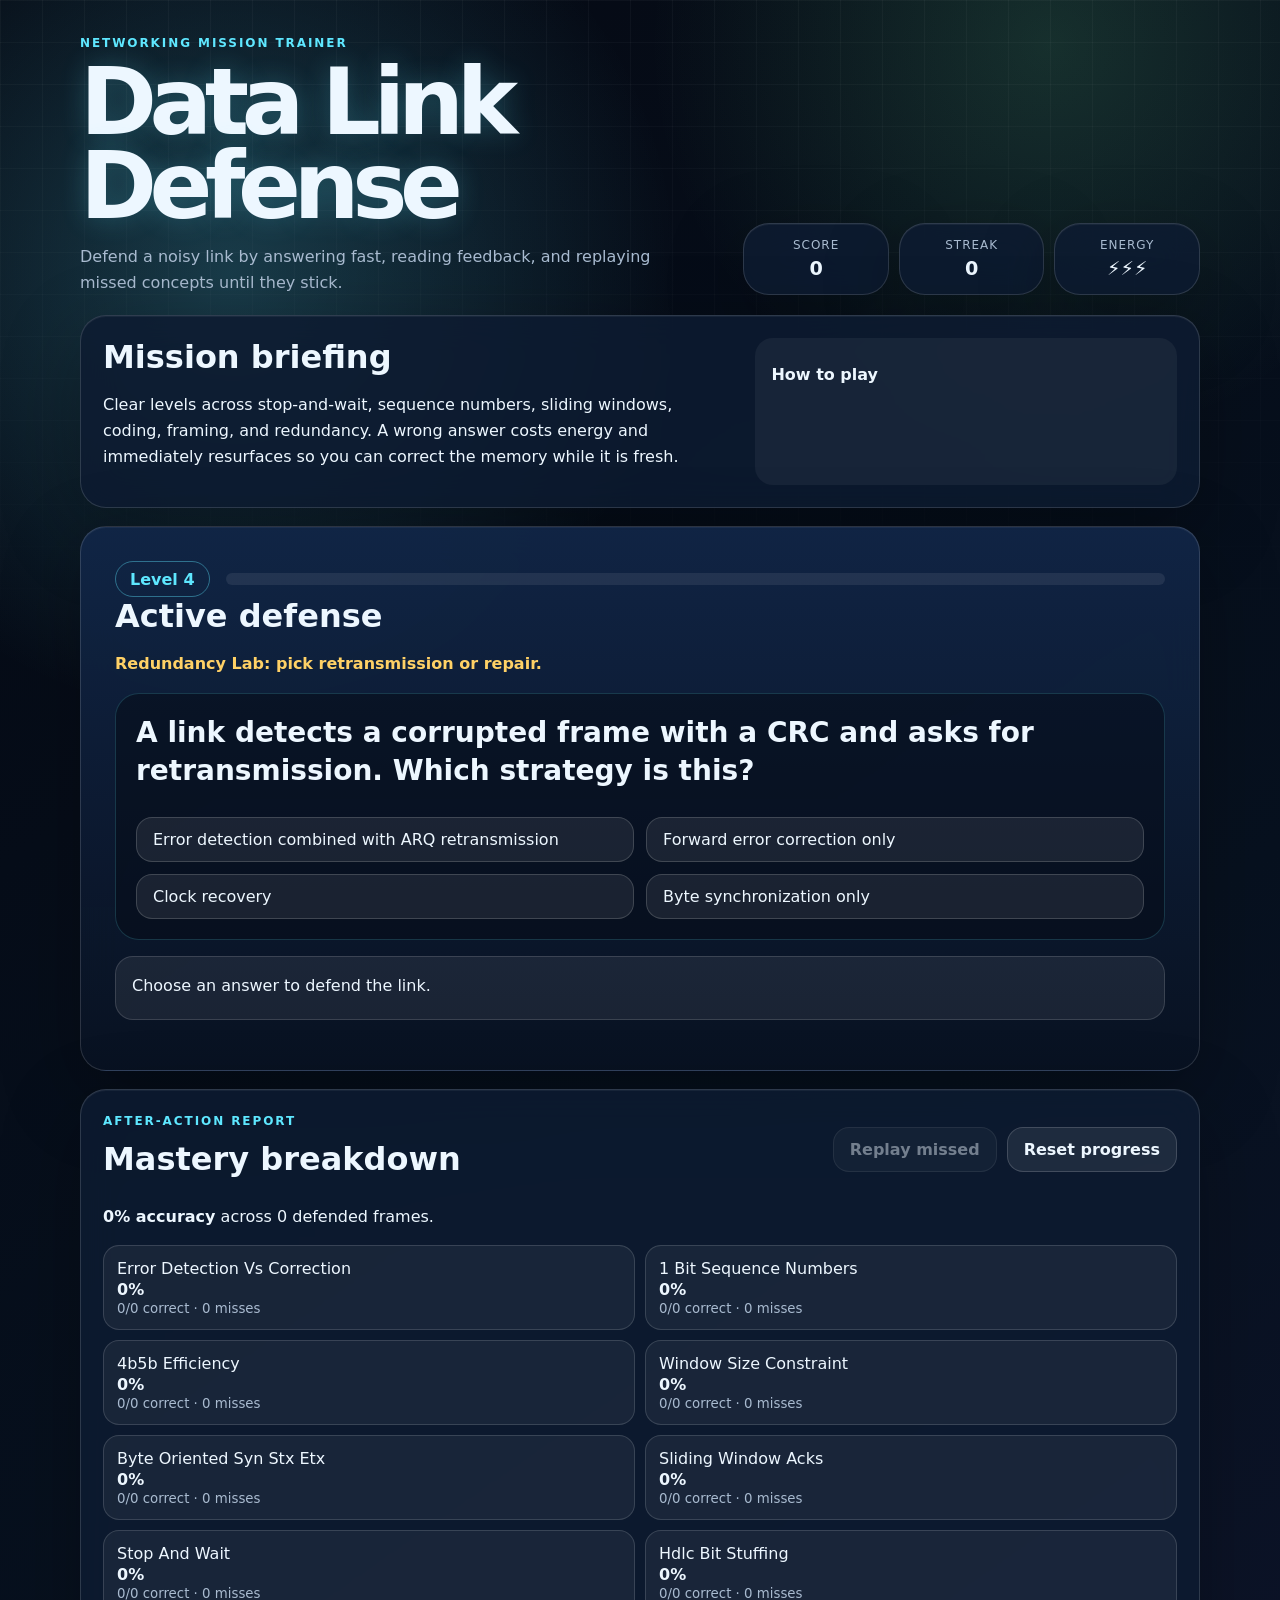
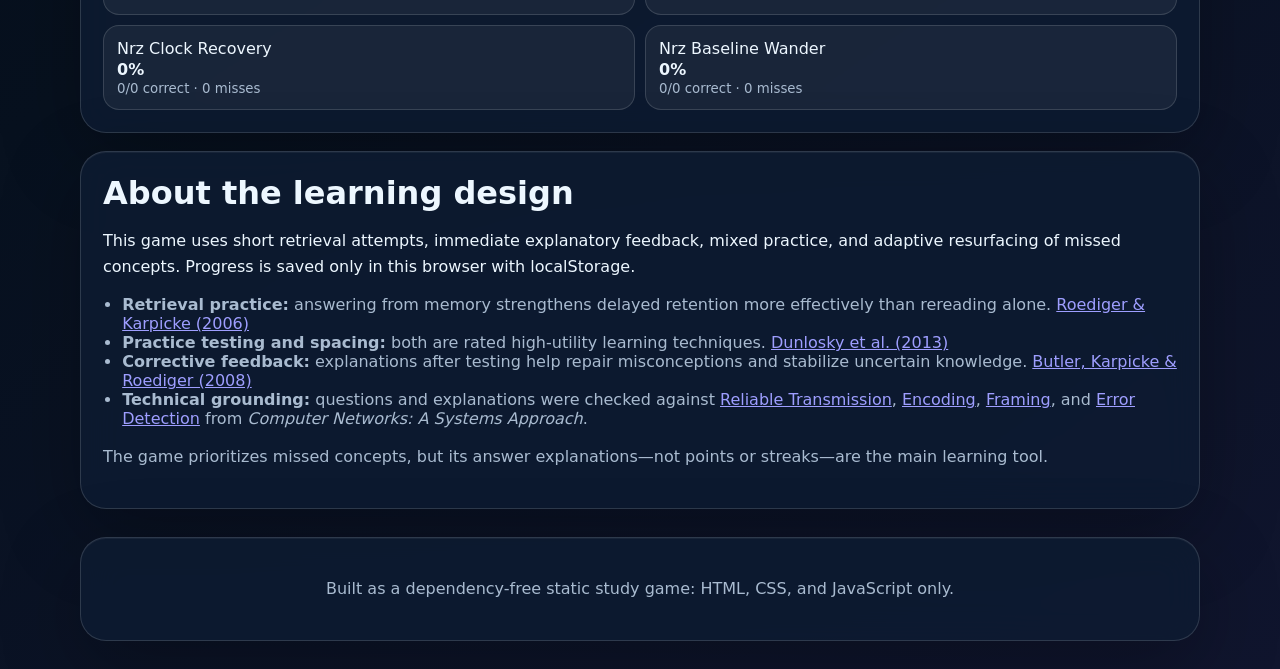
==== index.html @ 4776cd20 "Build research-backed Data Link Defense study game" ====
<!doctype html>
<html lang="en">
<head>
  <meta charset="utf-8">
  <meta name="viewport" content="width=device-width, initial-scale=1">
  <title>Data Link Defense</title>
  <meta name="description" content="A mobile-friendly data-link-layer study game for networking quiz practice.">
  <link rel="stylesheet" href="styles.css">
</head>
<body>
  <header class="hero">
    <div>
      <p class="eyebrow">Networking mission trainer</p>
      <h1>Data Link Defense</h1>
      <p class="tagline">Defend a noisy link by answering fast, reading feedback, and replaying missed concepts until they stick.</p>
    </div>
    <div class="hud" aria-label="Game status">
      <div><span>Score</span><strong id="score">0</strong></div>
      <div><span>Streak</span><strong id="streak">0</strong></div>
      <div><span>Energy</span><strong id="energy" aria-label="energy meter">⚡⚡⚡</strong></div>
    </div>
  </header>

  <main>
    <section class="briefing" aria-labelledby="briefing-title">
      <div>
        <h2 id="briefing-title">Mission briefing</h2>
        <p>Clear levels across stop-and-wait, sequence numbers, sliding windows, coding, framing, and redundancy. A wrong answer costs energy and immediately resurfaces so you can correct the memory while it is fresh.</p>
      </div>
      <details id="instructions">
        <summary>How to play</summary>
        <ul>
          <li>Answer each mission prompt. Some are multiple choice, true/false, numeric, or tap-in-order.</li>
          <li>Read the explanation after every response; that feedback is part of the study loop.</li>
          <li>Use Replay missed after a run to drill only concepts that leaked through your shield.</li>
        </ul>
      </details>
    </section>

    <section class="arena" aria-labelledby="arena-title">
      <div class="arena-topline">
        <span id="level-label" class="level-pill">Level 1</span>
        <div class="progress" aria-label="mission progress"><span id="progress-fill"></span></div>
      </div>
      <h2 id="arena-title">Active defense</h2>
      <p id="mission-text" class="mission-text">Loading mission…</p>
      <article class="question-card" aria-labelledby="prompt">
        <p id="prompt" class="prompt">Loading question…</p>
        <div id="answer-options" class="answers" role="group" aria-label="Answer options"></div>
      </article>
      <p id="feedback" class="feedback" aria-live="polite">Choose an answer to defend the link.</p>
      <button id="next-button" type="button" class="primary" hidden>Next mission</button>
    </section>

    <section class="mastery" aria-labelledby="mastery-title">
      <div class="section-heading">
        <div>
          <p class="eyebrow">After-action report</p>
          <h2 id="mastery-title">Mastery breakdown</h2>
        </div>
        <div class="actions">
          <button id="replay-missed" type="button" disabled>Replay missed</button>
          <button id="reset-progress" type="button">Reset progress</button>
        </div>
      </div>
      <div id="mastery-report" class="report" aria-live="polite"></div>
    </section>

    <section class="learning-design" aria-labelledby="learning-title">
      <h2 id="learning-title">About the learning design</h2>
      <p>This game uses short retrieval attempts, immediate explanatory feedback, mixed practice, and adaptive resurfacing of missed concepts. Progress is saved only in this browser with localStorage.</p>
      <ul>
        <li><strong>Retrieval practice:</strong> answering from memory strengthens delayed retention more effectively than rereading alone. <a href="https://learninglab.psych.purdue.edu/downloads/2006/2006_Roediger_Karpicke_PsychSci.pdf" target="_blank" rel="noopener">Roediger &amp; Karpicke (2006)</a></li>
        <li><strong>Practice testing and spacing:</strong> both are rated high-utility learning techniques. <a href="https://doi.org/10.1177/1529100612453266" target="_blank" rel="noopener">Dunlosky et al. (2013)</a></li>
        <li><strong>Corrective feedback:</strong> explanations after testing help repair misconceptions and stabilize uncertain knowledge. <a href="https://learninglab.psych.purdue.edu/downloads/2008/2008_Butler_Karpicke_Roediger_JEPLMC.pdf" target="_blank" rel="noopener">Butler, Karpicke &amp; Roediger (2008)</a></li>
        <li><strong>Technical grounding:</strong> questions and explanations were checked against <a href="https://book.systemsapproach.org/direct/reliable.html" target="_blank" rel="noopener">Reliable Transmission</a>, <a href="https://book.systemsapproach.org/direct/encoding.html" target="_blank" rel="noopener">Encoding</a>, <a href="https://book.systemsapproach.org/direct/framing.html" target="_blank" rel="noopener">Framing</a>, and <a href="https://book.systemsapproach.org/direct/error.html" target="_blank" rel="noopener">Error Detection</a> from <em>Computer Networks: A Systems Approach</em>.</li>
      </ul>
      <p class="microcopy">The game prioritizes missed concepts, but its answer explanations—not points or streaks—are the main learning tool.</p>
    </section>
  </main>

  <footer>
    <p>Built as a dependency-free static study game: HTML, CSS, and JavaScript only.</p>
  </footer>
  <script src="app.js"></script>
</body>
</html>
---- styles.css ----
:root {
  color-scheme: dark;
  --bg: #07111f;
  --panel: rgba(13, 27, 49, 0.86);
  --panel-strong: rgba(21, 39, 72, 0.96);
  --text: #edf7ff;
  --muted: #a9bbd0;
  --cyan: #5ee7ff;
  --green: #74f7a4;
  --red: #ff7c91;
  --gold: #ffd166;
  --line: rgba(255,255,255,0.14);
  font-family: Inter, ui-sans-serif, system-ui, -apple-system, BlinkMacSystemFont, "Segoe UI", sans-serif;
}

* { box-sizing: border-box; }

body {
  margin: 0;
  min-height: 100vh;
  color: var(--text);
  background:
    radial-gradient(circle at 18% 12%, rgba(94, 231, 255, 0.22), transparent 28rem),
    radial-gradient(circle at 82% 2%, rgba(116, 247, 164, 0.15), transparent 25rem),
    linear-gradient(145deg, #050913 0%, var(--bg) 55%, #10152e 100%);
}

body::before {
  content: "";
  position: fixed;
  inset: 0;
  pointer-events: none;
  background-image: linear-gradient(rgba(255,255,255,0.035) 1px, transparent 1px), linear-gradient(90deg, rgba(255,255,255,0.035) 1px, transparent 1px);
  background-size: 42px 42px;
  mask-image: linear-gradient(to bottom, black, transparent 80%);
}

.hero, main, footer { width: min(1120px, calc(100% - 32px)); margin-inline: auto; }
.hero { display: grid; grid-template-columns: 1.4fr 1fr; gap: 24px; align-items: end; padding: 34px 0 20px; }
h1 { font-size: clamp(2.4rem, 9vw, 5.8rem); line-height: 0.9; margin: 0; letter-spacing: -0.08em; text-shadow: 0 0 28px rgba(94,231,255,0.24); }
h2 { margin: 0 0 10px; font-size: clamp(1.25rem, 3vw, 2rem); }
p { line-height: 1.6; }
.tagline { color: var(--muted); max-width: 62ch; margin-bottom: 0; }
.eyebrow { color: var(--cyan); text-transform: uppercase; letter-spacing: 0.16em; font-weight: 800; font-size: 0.75rem; margin: 0 0 8px; }

.hud { display: grid; grid-template-columns: repeat(3, 1fr); gap: 10px; }
.hud div, .briefing, .arena, .mastery, .learning-design, footer {
  border: 1px solid var(--line);
  background: var(--panel);
  box-shadow: 0 24px 80px rgba(0,0,0,0.28), inset 0 1px 0 rgba(255,255,255,0.05);
  backdrop-filter: blur(18px);
  border-radius: 26px;
}
.hud div { padding: 14px; text-align: center; }
.hud span { display: block; color: var(--muted); font-size: 0.75rem; text-transform: uppercase; letter-spacing: 0.08em; }
.hud strong { display: block; margin-top: 5px; font-size: 1.2rem; }

main { display: grid; gap: 18px; padding-bottom: 28px; }
.briefing { display: grid; grid-template-columns: 1.2fr 0.8fr; gap: 20px; padding: 22px; }
details { background: rgba(255,255,255,0.05); padding: 14px 16px; border-radius: 18px; }
summary { cursor: pointer; font-weight: 800; min-height: 44px; display: flex; align-items: center; }

.arena { padding: clamp(20px, 4vw, 34px); background: linear-gradient(180deg, rgba(17,38,71,0.94), rgba(9,18,34,0.92)); }
.arena-topline, .section-heading { display: flex; justify-content: space-between; gap: 16px; align-items: center; }
.level-pill { display: inline-flex; min-height: 36px; align-items: center; border: 1px solid rgba(94,231,255,0.4); color: var(--cyan); border-radius: 999px; padding: 0 14px; font-weight: 800; }
.progress { flex: 1; height: 12px; background: rgba(255,255,255,0.08); border-radius: 999px; overflow: hidden; }
.progress span { display: block; width: 0%; height: 100%; background: linear-gradient(90deg, var(--cyan), var(--green)); transition: width 250ms ease; }
.mission-text { color: var(--gold); font-weight: 800; }
.question-card { border: 1px solid rgba(94,231,255,0.18); border-radius: 24px; padding: 20px; background: rgba(4, 11, 21, 0.5); }
.prompt { font-size: clamp(1.2rem, 4vw, 1.75rem); line-height: 1.35; margin-top: 0; font-weight: 850; }
.answers, .order-tray { display: grid; grid-template-columns: repeat(2, minmax(0, 1fr)); gap: 12px; }
.answer-card, button, .numeric-form input {
  min-height: 44px;
  border-radius: 16px;
  border: 1px solid rgba(255,255,255,0.16);
  color: var(--text);
  background: rgba(255,255,255,0.08);
  font: inherit;
}
button { cursor: pointer; font-weight: 850; padding: 12px 16px; transition: transform 160ms ease, border-color 160ms ease, background 160ms ease; }
button:hover:not(:disabled) { transform: translateY(-1px); border-color: rgba(94,231,255,0.55); background: rgba(94,231,255,0.13); }
button:disabled { opacity: 0.46; cursor: not-allowed; }
button:focus-visible, input:focus-visible, summary:focus-visible { outline: 3px solid var(--gold); outline-offset: 3px; }
.answer-card { text-align: left; }
.numeric-form { display: grid; grid-template-columns: 1fr auto; gap: 12px; align-items: end; }
.numeric-form label { grid-column: 1 / -1; color: var(--muted); font-weight: 800; }
.numeric-form input { padding: 0 14px; font-size: 1.2rem; }
.feedback { min-height: 64px; padding: 16px; border-radius: 18px; background: rgba(255,255,255,0.07); border: 1px solid var(--line); }
.feedback.is-correct { border-color: rgba(116,247,164,0.6); background: rgba(116,247,164,0.11); }
.feedback.is-wrong { border-color: rgba(255,124,145,0.65); background: rgba(255,124,145,0.11); }
.primary { background: linear-gradient(135deg, var(--cyan), #6aa4ff); color: #04101f; border: 0; box-shadow: 0 10px 30px rgba(94,231,255,0.22); }

.mastery, .learning-design, footer { padding: 22px; }
.actions { display: flex; gap: 10px; flex-wrap: wrap; }
.report ul { list-style: none; padding: 0; margin: 14px 0 0; display: grid; grid-template-columns: repeat(2, minmax(0,1fr)); gap: 10px; }
.report li { display: grid; gap: 2px; padding: 13px; border-radius: 16px; background: rgba(255,255,255,0.055); border: 1px solid var(--line); }
.report span { text-transform: capitalize; }
.report small, .microcopy { color: var(--muted); }
.learning-design ul { margin: 0; padding-left: 1.2rem; color: var(--muted); }
footer { margin-bottom: 28px; color: var(--muted); text-align: center; }

@media (max-width: 720px) {
  .hero, .briefing, .arena-topline, .section-heading { grid-template-columns: 1fr; flex-direction: column; align-items: stretch; }
  .hero { display: grid; padding-top: 22px; }
  .hud, .answers, .order-tray, .report ul, .numeric-form { grid-template-columns: 1fr; }
  .actions { display: grid; grid-template-columns: 1fr; }
  .progress { width: 100%; }
  .question-card { padding: 16px; }
}
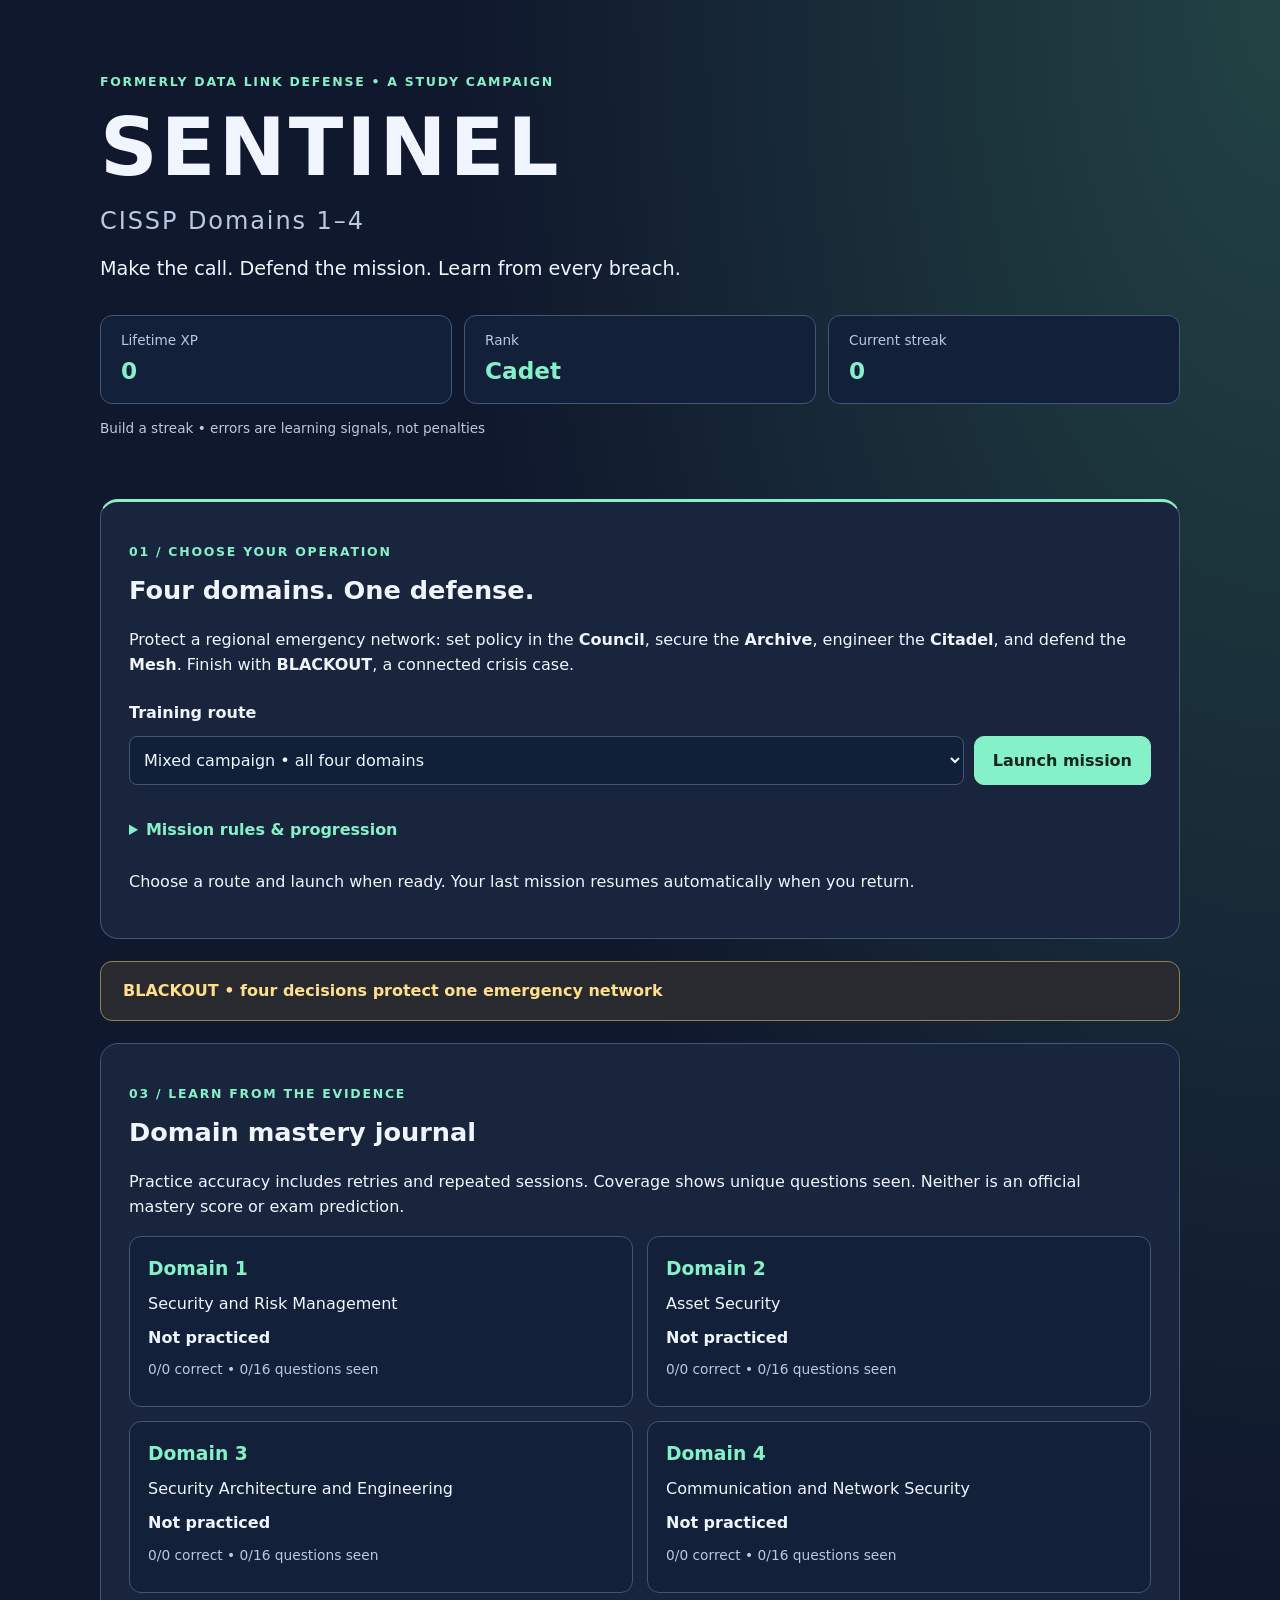
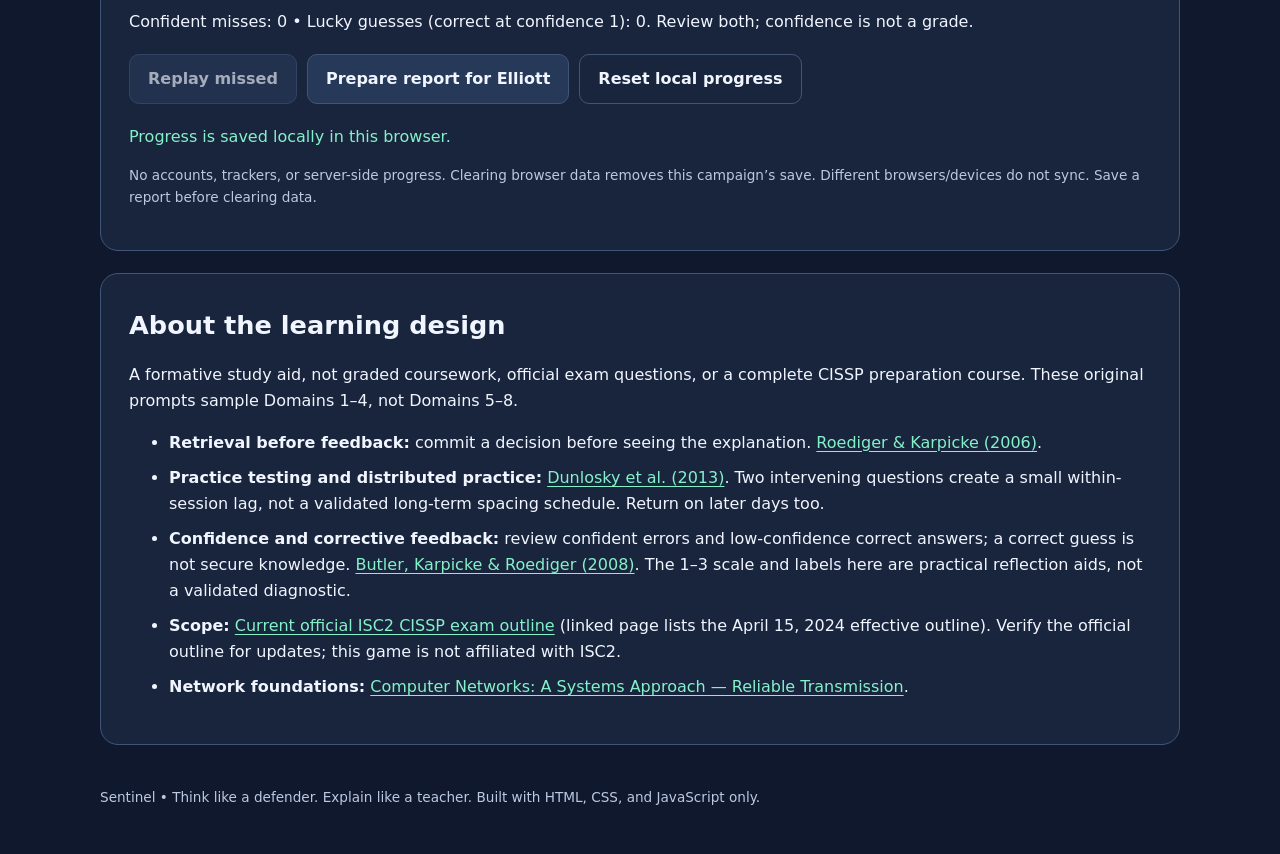
==== commit ac481b06: "Expand study game through CISSP Domain 4" ====
--- a/index.html
+++ b/index.html
@@ -3,85 +3,120 @@
 <head>
   <meta charset="utf-8">
   <meta name="viewport" content="width=device-width, initial-scale=1">
-  <title>Data Link Defense</title>
-  <meta name="description" content="A mobile-friendly data-link-layer study game for networking quiz practice.">
+  <meta name="description" content="Sentinel: a local-first CISSP Domains 1–4 study campaign with retrieval practice, confidence calibration, and a Blackout boss scenario.">
+  <meta name="theme-color" content="#10182d">
+  <title>Sentinel • CISSP Domains 1–4</title>
   <link rel="stylesheet" href="styles.css">
+  <script src="questions.js" defer></script>
+  <script src="app.js" defer></script>
 </head>
 <body>
+  <a class="skip-link" href="#main">Skip to campaign</a>
   <header class="hero">
-    <div>
-      <p class="eyebrow">Networking mission trainer</p>
-      <h1>Data Link Defense</h1>
-      <p class="tagline">Defend a noisy link by answering fast, reading feedback, and replaying missed concepts until they stick.</p>
+    <p class="eyebrow">Formerly Data Link Defense • A study campaign</p>
+    <h1>SENTINEL<span>CISSP Domains 1–4</span></h1>
+    <p class="tagline">Make the call. Defend the mission. Learn from every breach.</p>
+    <div class="hud" aria-label="Campaign progress">
+      <div><span>Lifetime XP</span><strong id="xp">0</strong></div>
+      <div><span>Rank</span><strong id="rank">Cadet</strong></div>
+      <div><span>Current streak</span><strong id="streak">0</strong></div>
     </div>
-    <div class="hud" aria-label="Game status">
-      <div><span>Score</span><strong id="score">0</strong></div>
-      <div><span>Streak</span><strong id="streak">0</strong></div>
-      <div><span>Energy</span><strong id="energy" aria-label="energy meter">⚡⚡⚡</strong></div>
-    </div>
+    <p id="combo" class="microcopy"></p>
   </header>
-
-  <main>
+  <main id="main">
     <section class="briefing" aria-labelledby="briefing-title">
-      <div>
-        <h2 id="briefing-title">Mission briefing</h2>
-        <p>Clear levels across stop-and-wait, sequence numbers, sliding windows, coding, framing, and redundancy. A wrong answer costs energy and immediately resurfaces so you can correct the memory while it is fresh.</p>
+      <p class="eyebrow">01 / Choose your operation</p>
+      <h2 id="briefing-title">Four domains. One defense.</h2>
+      <p>Protect a regional emergency network: set policy in the <b>Council</b>, secure the <b>Archive</b>, engineer the <b>Citadel</b>, and defend the <b>Mesh</b>. Finish with <b>BLACKOUT</b>, a connected crisis case.</p>
+      <div class="launch-controls">
+        <label for="domain-select">Training route</label>
+        <select id="domain-select">
+          <option value="mixed">Mixed campaign • all four domains</option>
+          <option value="1">Domain 1 • Security and Risk Management</option>
+          <option value="2">Domain 2 • Asset Security</option>
+          <option value="3">Domain 3 • Security Architecture and Engineering</option>
+          <option value="4">Domain 4 • Communication and Network Security</option>
+        </select>
+        <button id="start-session" type="button" class="primary">Launch mission</button>
       </div>
-      <details id="instructions">
-        <summary>How to play</summary>
+      <details>
+        <summary>Mission rules &amp; progression</summary>
         <ul>
-          <li>Answer each mission prompt. Some are multiple choice, true/false, numeric, or tap-in-order.</li>
-          <li>Read the explanation after every response; that feedback is part of the study loop.</li>
-          <li>Use Replay missed after a run to drill only concepts that leaked through your shield.</li>
+          <li>Mixed: 12 balanced practice decisions plus 4 boss decisions. A domain route covers its 15 practice decisions plus 1 boss decision. New mixed runs vary the selection.</li>
+          <li>Choose an answer, rate confidence 1–3, then lock it. Read why each option wins or loses before advancing. No timer, lives, or penalties for taking time.</li>
+          <li>A miss can return once, after at least two other decisions. Late and boss misses wait for a new Replay missed session. A correct retry clears that unresolved miss, not its history.</li>
+          <li>Correct decisions earn 100 XP plus a streak bonus of 20–100 XP. Cadet → Analyst at 1,000 → Defender at 3,000 → Sentinel at 6,000 XP. Ranks reward practice, not exam readiness.</li>
+          <li>BLACKOUT: earn one shield per correct boss decision. Secure every available shield to earn a deterministic 200 XP finale bonus. No random damage or hidden pass threshold.</li>
         </ul>
       </details>
+      <p id="welcome">Choose a route and launch when ready. Your last mission resumes automatically when you return.</p>
     </section>
 
-    <section class="arena" aria-labelledby="arena-title">
-      <div class="arena-topline">
-        <span id="level-label" class="level-pill">Level 1</span>
-        <div class="progress" aria-label="mission progress"><span id="progress-fill"></span></div>
-      </div>
+    <section id="arena" class="arena" aria-labelledby="arena-title" hidden>
+      <div class="arena-topline"><p class="eyebrow">02 / Make the decision</p><span id="level-label" class="pill"></span></div>
       <h2 id="arena-title">Active defense</h2>
-      <p id="mission-text" class="mission-text">Loading mission…</p>
-      <article class="question-card" aria-labelledby="prompt">
-        <p id="prompt" class="prompt">Loading question…</p>
-        <div id="answer-options" class="answers" role="group" aria-label="Answer options"></div>
-      </article>
-      <p id="feedback" class="feedback" aria-live="polite">Choose an answer to defend the link.</p>
-      <button id="next-button" type="button" class="primary" hidden>Next mission</button>
+      <label id="progress-label" for="mission-progress">Mission progress</label>
+      <progress id="mission-progress" max="16" value="0">Mission progress</progress>
+      <p id="mission-text" class="mission-text"></p>
+      <form id="answer-form">
+        <h3 id="prompt" tabindex="-1"></h3>
+        <div id="answer-options" class="answers" role="group" aria-labelledby="prompt"></div>
+        <fieldset id="confidence">
+          <legend>How confident are you? <span>Required before locking</span></legend>
+          <div class="confidence-options">
+            <label><input type="radio" name="confidence" value="1"> 1 · Guessing</label>
+            <label><input type="radio" name="confidence" value="2"> 2 · Somewhat sure</label>
+            <label><input type="radio" name="confidence" value="3"> 3 · Confident</label>
+          </div>
+        </fieldset>
+        <button id="lock-answer" type="submit" class="primary" disabled>Lock decision</button>
+      </form>
+      <div id="feedback" class="feedback" aria-live="polite" aria-atomic="true"></div>
+      <button id="next-button" type="button" class="primary" hidden>Continue mission →</button>
     </section>
 
+    <section id="completion" class="completion" aria-labelledby="completion-title" hidden>
+      <p class="eyebrow">Operation debrief</p>
+      <h2 id="completion-title" tabindex="-1">Mission complete</h2>
+      <p id="completion-summary" aria-live="polite"></p>
+      <p>Pause and explain one concept in your own words. Revisit the material on a later day for longer spacing. Launch a different route or replay unresolved misses below.</p>
+    </section>
+    <p id="boss-status" class="boss-banner" aria-live="polite"></p>
+
     <section class="mastery" aria-labelledby="mastery-title">
-      <div class="section-heading">
-        <div>
-          <p class="eyebrow">After-action report</p>
-          <h2 id="mastery-title">Mastery breakdown</h2>
-        </div>
-        <div class="actions">
-          <button id="replay-missed" type="button" disabled>Replay missed</button>
-          <button id="reset-progress" type="button">Reset progress</button>
-        </div>
+      <p class="eyebrow">03 / Learn from the evidence</p>
+      <h2 id="mastery-title">Domain mastery journal</h2>
+      <p>Practice accuracy includes retries and repeated sessions. Coverage shows unique questions seen. Neither is an official mastery score or exam prediction.</p>
+      <div id="mastery-report" class="domain-grid"></div>
+      <p id="calibration" aria-live="polite"></p>
+      <p id="legacy-note" class="microcopy"></p>
+      <div class="actions">
+        <button id="replay-missed" type="button" disabled>Replay missed</button>
+        <button id="share-report" type="button">Prepare report for Elliott</button>
+        <button id="reset-progress" type="button" class="quiet">Reset local progress</button>
       </div>
-      <div id="mastery-report" class="report" aria-live="polite"></div>
+      <div id="report-panel" hidden>
+        <label for="report-text">Score and missed-topic report — copy and share with Elliott for study tracking</label>
+        <textarea id="report-text" readonly rows="14" spellcheck="false"></textarea>
+        <p>Text is selected for copying. Nothing is sent automatically; the browser does not write to the study CLI.</p>
+      </div>
+      <p id="storage-status" role="status">Progress stays locally in this browser.</p>
+      <p class="microcopy">No accounts, trackers, or server-side progress. Clearing browser data removes this campaign’s save. Different browsers/devices do not sync. Save a report before clearing data.</p>
     </section>
 
     <section class="learning-design" aria-labelledby="learning-title">
       <h2 id="learning-title">About the learning design</h2>
-      <p>This game uses short retrieval attempts, immediate explanatory feedback, mixed practice, and adaptive resurfacing of missed concepts. Progress is saved only in this browser with localStorage.</p>
+      <p>A formative study aid, not graded coursework, official exam questions, or a complete CISSP preparation course. These original prompts sample Domains 1–4, not Domains 5–8.</p>
       <ul>
-        <li><strong>Retrieval practice:</strong> answering from memory strengthens delayed retention more effectively than rereading alone. <a href="https://learninglab.psych.purdue.edu/downloads/2006/2006_Roediger_Karpicke_PsychSci.pdf" target="_blank" rel="noopener">Roediger &amp; Karpicke (2006)</a></li>
-        <li><strong>Practice testing and spacing:</strong> both are rated high-utility learning techniques. <a href="https://doi.org/10.1177/1529100612453266" target="_blank" rel="noopener">Dunlosky et al. (2013)</a></li>
-        <li><strong>Corrective feedback:</strong> explanations after testing help repair misconceptions and stabilize uncertain knowledge. <a href="https://learninglab.psych.purdue.edu/downloads/2008/2008_Butler_Karpicke_Roediger_JEPLMC.pdf" target="_blank" rel="noopener">Butler, Karpicke &amp; Roediger (2008)</a></li>
-        <li><strong>Technical grounding:</strong> questions and explanations were checked against <a href="https://book.systemsapproach.org/direct/reliable.html" target="_blank" rel="noopener">Reliable Transmission</a>, <a href="https://book.systemsapproach.org/direct/encoding.html" target="_blank" rel="noopener">Encoding</a>, <a href="https://book.systemsapproach.org/direct/framing.html" target="_blank" rel="noopener">Framing</a>, and <a href="https://book.systemsapproach.org/direct/error.html" target="_blank" rel="noopener">Error Detection</a> from <em>Computer Networks: A Systems Approach</em>.</li>
+        <li><strong>Retrieval before feedback:</strong> commit a decision before seeing the explanation. <a href="https://learninglab.psych.purdue.edu/downloads/2006/2006_Roediger_Karpicke_PsychSci.pdf">Roediger &amp; Karpicke (2006)</a>.</li>
+        <li><strong>Practice testing and distributed practice:</strong> <a href="https://doi.org/10.1177/1529100612453266">Dunlosky et al. (2013)</a>. Two intervening questions create a small within-session lag, not a validated long-term spacing schedule. Return on later days too.</li>
+        <li><strong>Confidence and corrective feedback:</strong> review confident errors and low-confidence correct answers; a correct guess is not secure knowledge. <a href="https://learninglab.psych.purdue.edu/downloads/2008/2008_Butler_Karpicke_Roediger_JEPLMC.pdf">Butler, Karpicke &amp; Roediger (2008)</a>. The 1–3 scale and labels here are practical reflection aids, not a validated diagnostic.</li>
+        <li><strong>Scope:</strong> <a href="https://www.isc2.org/certifications/cissp/cissp-certification-exam-outline">Current official ISC2 CISSP exam outline</a> (linked page lists the April 15, 2024 effective outline). Verify the official outline for updates; this game is not affiliated with ISC2.</li>
+        <li><strong>Network foundations:</strong> <a href="https://book.systemsapproach.org/direct/reliable.html">Computer Networks: A Systems Approach — Reliable Transmission</a>.</li>
       </ul>
-      <p class="microcopy">The game prioritizes missed concepts, but its answer explanations—not points or streaks—are the main learning tool.</p>
     </section>
   </main>
-
-  <footer>
-    <p>Built as a dependency-free static study game: HTML, CSS, and JavaScript only.</p>
-  </footer>
-  <script src="app.js"></script>
+  <footer>Sentinel • Think like a defender. Explain like a teacher. Built with HTML, CSS, and JavaScript only.</footer>
+  <noscript>This study campaign needs JavaScript enabled. No progress leaves your browser.</noscript>
 </body>
 </html>
--- a/styles.css
+++ b/styles.css
@@ -1,109 +1,86 @@
-:root {
-  color-scheme: dark;
-  --bg: #07111f;
-  --panel: rgba(13, 27, 49, 0.86);
-  --panel-strong: rgba(21, 39, 72, 0.96);
-  --text: #edf7ff;
-  --muted: #a9bbd0;
-  --cyan: #5ee7ff;
-  --green: #74f7a4;
-  --red: #ff7c91;
-  --gold: #ffd166;
-  --line: rgba(255,255,255,0.14);
-  font-family: Inter, ui-sans-serif, system-ui, -apple-system, BlinkMacSystemFont, "Segoe UI", sans-serif;
+:root { color-scheme: dark; --bg:#10182d; --panel:#19253d; --ink:#f0f5ff; --muted:#bac9e2; --accent:#85f1c9; --line:#425577; --warn:#ffcc9c; font-family:system-ui,-apple-system,BlinkMacSystemFont,"Segoe UI",sans-serif; }
+* { box-sizing:border-box; }
+body { margin:0; color:var(--ink); background:radial-gradient(ellipse at top right,#224344 0,transparent 45%),var(--bg); line-height:1.6; }
+[hidden] { display:none !important; }
+a { color:var(--accent); text-underline-offset:3px; }
+button,input,select,textarea { font:inherit; }
+button,select,summary { min-height:44px; }
+button { cursor:pointer; border:1px solid var(--line); border-radius:10px; padding:11px 18px; color:var(--ink); background:#273958; font-weight:650; transition:background .15s,transform .15s; }
+button:hover:not(:disabled) { background:#385171; transform:translateY(-1px); }
+button:disabled { opacity:.65; cursor:not-allowed; }
+button.primary { background:var(--accent); border-color:var(--accent); color:#10271f; }
+button.primary:hover:not(:disabled) { background:#b8ffe2; }
+button.quiet { background:transparent; }
+:focus-visible { outline:3px solid #ffdf89; outline-offset:4px; }
+#prompt:focus,#completion-title:focus { outline:2px solid var(--accent); outline-offset:7px; border-radius:5px; }
+.skip-link { position:absolute; top:-100px; left:16px; padding:12px; background:var(--bg); z-index:2; }
+.skip-link:focus { top:12px; }
+.hero,main,footer { width:min(1080px,100% - 40px); margin-inline:auto; }
+.hero { padding:60px 0 24px; }
+.eyebrow { color:var(--accent); text-transform:uppercase; font-weight:750; font-size:.78rem; letter-spacing:.14em; }
+h1 { margin:12px 0; font-size:clamp(2.7rem,7vw,5rem); line-height:1.08; letter-spacing:.04em; }
+h1 span { display:block; color:var(--muted); font-size:clamp(1.1rem,3vw,1.5rem); font-weight:500; letter-spacing:.08em; margin-top:18px; }
+h2 { font-size:1.6rem; line-height:1.25; margin:8px 0 20px; }
+h3 { line-height:1.5; }
+.tagline { font-size:1.2rem; max-width:60ch; }
+.hud { display:grid; grid-template-columns:repeat(3,1fr); gap:12px; margin-top:30px; }
+.hud div { border:1px solid var(--line); background:#122039; border-radius:12px; padding:14px 20px; }
+.hud span { display:block; color:var(--muted); font-size:.85rem; }
+.hud strong { display:block; color:var(--accent); font-size:1.45rem; }
+section { padding:28px; margin-block:22px; border:1px solid var(--line); border-radius:18px; background:var(--panel); }
+.briefing { border-top:3px solid var(--accent); }
+.launch-controls { display:grid; grid-template-columns:1fr auto; gap:10px; margin:22px 0; }
+.launch-controls label { grid-column:1/-1; font-weight:650; }
+select { width:100%; min-width:0; border:1px solid var(--line); border-radius:8px; padding:10px; background:#102039; color:var(--ink); }
+summary { cursor:pointer; padding-block:10px; color:var(--accent); font-weight:650; }
+li { margin-bottom:10px; }
+.arena { border-color:#74b5a7; box-shadow:0 12px 40px #04091755; }
+.arena-topline { display:flex; gap:15px; justify-content:space-between; flex-wrap:wrap; align-items:center; }
+.pill { padding:6px 12px; border:1px solid var(--line); border-radius:20px; font-size:.8rem; color:var(--muted); }
+progress { display:block; width:100%; height:14px; margin:8px 0 20px; accent-color:var(--accent); }
+#progress-label { color:var(--muted); font-size:.9rem; }
+.mission-text { color:var(--accent); font-weight:650; }
+#prompt { font-size:clamp(1.2rem,3vw,1.55rem); }
+.answers { display:grid; grid-template-columns:1fr 1fr; gap:12px; }
+.answer-card { text-align:left; min-height:76px; font-weight:500; padding:17px; background:#142139; }
+.answer-card[aria-pressed="true"] { border:2px solid var(--accent); background:#254b49; color:#fff; }
+fieldset { margin:24px 0; border:1px solid var(--line); border-radius:12px; padding:16px; }
+legend { font-weight:650; padding-inline:8px; }
+legend span { color:var(--muted); font-size:.8rem; font-weight:400; }
+.confidence-options { display:flex; flex-wrap:wrap; gap:10px; }
+.confidence-options label { display:flex; align-items:center; gap:9px; min-height:44px; padding:10px 12px; background:#122039; border-radius:8px; cursor:pointer; }
+input[type="radio"] { width:20px; height:20px; accent-color:var(--accent); }
+.feedback { margin:22px 0; color:var(--muted); }
+.feedback.correct,.feedback.incorrect { padding:20px; background:#102039; border-left:4px solid var(--accent); border-radius:8px; color:var(--ink); }
+.feedback.incorrect { border-color:var(--warn); }
+.feedback h3 { margin-top:0; }
+.feedback li { font-size:.95rem; }
+.completion { background:linear-gradient(120deg,#163c3b,#19253d); border-color:var(--accent); }
+.boss-banner { padding:16px 22px; border:1px solid #958253; background:#292a30; color:#ffdf89; border-radius:12px; font-weight:650; }
+.domain-grid { display:grid; grid-template-columns:repeat(2,1fr); gap:14px; }
+.domain-card { padding:18px; border:1px solid var(--line); background:#122039; border-radius:12px; }
+.domain-card h3 { margin:0; color:var(--accent); }
+.domain-card p { margin:8px 0; }
+.domain-card p:last-child { font-size:.86rem; color:var(--muted); }
+.actions { display:flex; flex-wrap:wrap; gap:10px; margin-block:20px; }
+#report-panel { margin:20px 0; }
+textarea { display:block; width:100%; margin-top:12px; padding:14px; color:var(--ink); background:#10182d; border:1px solid var(--line); border-radius:8px; resize:vertical; }
+.microcopy,footer { color:var(--muted); font-size:.85rem; }
+#storage-status { color:var(--accent); }
+footer { padding:20px 0 45px; }
+@media (max-width:720px) {
+  .hero,main,footer { width:calc(100% - 24px); }
+  .hero { padding-top:32px; }
+  section { padding:20px 16px; }
+  .hud { gap:8px; }
+  .hud div { padding:10px; }
+  .hud strong { font-size:1.1rem; }
+  .answers,.domain-grid,.launch-controls { grid-template-columns:1fr; }
+  .actions button { flex:1 1 160px; }
+  .confidence-options { flex-direction:column; }
+  .feedback { padding:14px !important; }
 }
-
-* { box-sizing: border-box; }
-
-body {
-  margin: 0;
-  min-height: 100vh;
-  color: var(--text);
-  background:
-    radial-gradient(circle at 18% 12%, rgba(94, 231, 255, 0.22), transparent 28rem),
-    radial-gradient(circle at 82% 2%, rgba(116, 247, 164, 0.15), transparent 25rem),
-    linear-gradient(145deg, #050913 0%, var(--bg) 55%, #10152e 100%);
+@media (prefers-reduced-motion:reduce) {
+  *,*::before,*::after { animation:none !important; transition:none !important; scroll-behavior:auto !important; }
+  button:hover:not(:disabled) { transform:none; }
 }
-
-body::before {
-  content: "";
-  position: fixed;
-  inset: 0;
-  pointer-events: none;
-  background-image: linear-gradient(rgba(255,255,255,0.035) 1px, transparent 1px), linear-gradient(90deg, rgba(255,255,255,0.035) 1px, transparent 1px);
-  background-size: 42px 42px;
-  mask-image: linear-gradient(to bottom, black, transparent 80%);
-}
-
-.hero, main, footer { width: min(1120px, calc(100% - 32px)); margin-inline: auto; }
-.hero { display: grid; grid-template-columns: 1.4fr 1fr; gap: 24px; align-items: end; padding: 34px 0 20px; }
-h1 { font-size: clamp(2.4rem, 9vw, 5.8rem); line-height: 0.9; margin: 0; letter-spacing: -0.08em; text-shadow: 0 0 28px rgba(94,231,255,0.24); }
-h2 { margin: 0 0 10px; font-size: clamp(1.25rem, 3vw, 2rem); }
-p { line-height: 1.6; }
-.tagline { color: var(--muted); max-width: 62ch; margin-bottom: 0; }
-.eyebrow { color: var(--cyan); text-transform: uppercase; letter-spacing: 0.16em; font-weight: 800; font-size: 0.75rem; margin: 0 0 8px; }
-
-.hud { display: grid; grid-template-columns: repeat(3, 1fr); gap: 10px; }
-.hud div, .briefing, .arena, .mastery, .learning-design, footer {
-  border: 1px solid var(--line);
-  background: var(--panel);
-  box-shadow: 0 24px 80px rgba(0,0,0,0.28), inset 0 1px 0 rgba(255,255,255,0.05);
-  backdrop-filter: blur(18px);
-  border-radius: 26px;
-}
-.hud div { padding: 14px; text-align: center; }
-.hud span { display: block; color: var(--muted); font-size: 0.75rem; text-transform: uppercase; letter-spacing: 0.08em; }
-.hud strong { display: block; margin-top: 5px; font-size: 1.2rem; }
-
-main { display: grid; gap: 18px; padding-bottom: 28px; }
-.briefing { display: grid; grid-template-columns: 1.2fr 0.8fr; gap: 20px; padding: 22px; }
-details { background: rgba(255,255,255,0.05); padding: 14px 16px; border-radius: 18px; }
-summary { cursor: pointer; font-weight: 800; min-height: 44px; display: flex; align-items: center; }
-
-.arena { padding: clamp(20px, 4vw, 34px); background: linear-gradient(180deg, rgba(17,38,71,0.94), rgba(9,18,34,0.92)); }
-.arena-topline, .section-heading { display: flex; justify-content: space-between; gap: 16px; align-items: center; }
-.level-pill { display: inline-flex; min-height: 36px; align-items: center; border: 1px solid rgba(94,231,255,0.4); color: var(--cyan); border-radius: 999px; padding: 0 14px; font-weight: 800; }
-.progress { flex: 1; height: 12px; background: rgba(255,255,255,0.08); border-radius: 999px; overflow: hidden; }
-.progress span { display: block; width: 0%; height: 100%; background: linear-gradient(90deg, var(--cyan), var(--green)); transition: width 250ms ease; }
-.mission-text { color: var(--gold); font-weight: 800; }
-.question-card { border: 1px solid rgba(94,231,255,0.18); border-radius: 24px; padding: 20px; background: rgba(4, 11, 21, 0.5); }
-.prompt { font-size: clamp(1.2rem, 4vw, 1.75rem); line-height: 1.35; margin-top: 0; font-weight: 850; }
-.answers, .order-tray { display: grid; grid-template-columns: repeat(2, minmax(0, 1fr)); gap: 12px; }
-.answer-card, button, .numeric-form input {
-  min-height: 44px;
-  border-radius: 16px;
-  border: 1px solid rgba(255,255,255,0.16);
-  color: var(--text);
-  background: rgba(255,255,255,0.08);
-  font: inherit;
-}
-button { cursor: pointer; font-weight: 850; padding: 12px 16px; transition: transform 160ms ease, border-color 160ms ease, background 160ms ease; }
-button:hover:not(:disabled) { transform: translateY(-1px); border-color: rgba(94,231,255,0.55); background: rgba(94,231,255,0.13); }
-button:disabled { opacity: 0.46; cursor: not-allowed; }
-button:focus-visible, input:focus-visible, summary:focus-visible { outline: 3px solid var(--gold); outline-offset: 3px; }
-.answer-card { text-align: left; }
-.numeric-form { display: grid; grid-template-columns: 1fr auto; gap: 12px; align-items: end; }
-.numeric-form label { grid-column: 1 / -1; color: var(--muted); font-weight: 800; }
-.numeric-form input { padding: 0 14px; font-size: 1.2rem; }
-.feedback { min-height: 64px; padding: 16px; border-radius: 18px; background: rgba(255,255,255,0.07); border: 1px solid var(--line); }
-.feedback.is-correct { border-color: rgba(116,247,164,0.6); background: rgba(116,247,164,0.11); }
-.feedback.is-wrong { border-color: rgba(255,124,145,0.65); background: rgba(255,124,145,0.11); }
-.primary { background: linear-gradient(135deg, var(--cyan), #6aa4ff); color: #04101f; border: 0; box-shadow: 0 10px 30px rgba(94,231,255,0.22); }
-
-.mastery, .learning-design, footer { padding: 22px; }
-.actions { display: flex; gap: 10px; flex-wrap: wrap; }
-.report ul { list-style: none; padding: 0; margin: 14px 0 0; display: grid; grid-template-columns: repeat(2, minmax(0,1fr)); gap: 10px; }
-.report li { display: grid; gap: 2px; padding: 13px; border-radius: 16px; background: rgba(255,255,255,0.055); border: 1px solid var(--line); }
-.report span { text-transform: capitalize; }
-.report small, .microcopy { color: var(--muted); }
-.learning-design ul { margin: 0; padding-left: 1.2rem; color: var(--muted); }
-footer { margin-bottom: 28px; color: var(--muted); text-align: center; }
-
-@media (max-width: 720px) {
-  .hero, .briefing, .arena-topline, .section-heading { grid-template-columns: 1fr; flex-direction: column; align-items: stretch; }
-  .hero { display: grid; padding-top: 22px; }
-  .hud, .answers, .order-tray, .report ul, .numeric-form { grid-template-columns: 1fr; }
-  .actions { display: grid; grid-template-columns: 1fr; }
-  .progress { width: 100%; }
-  .question-card { padding: 16px; }
-}
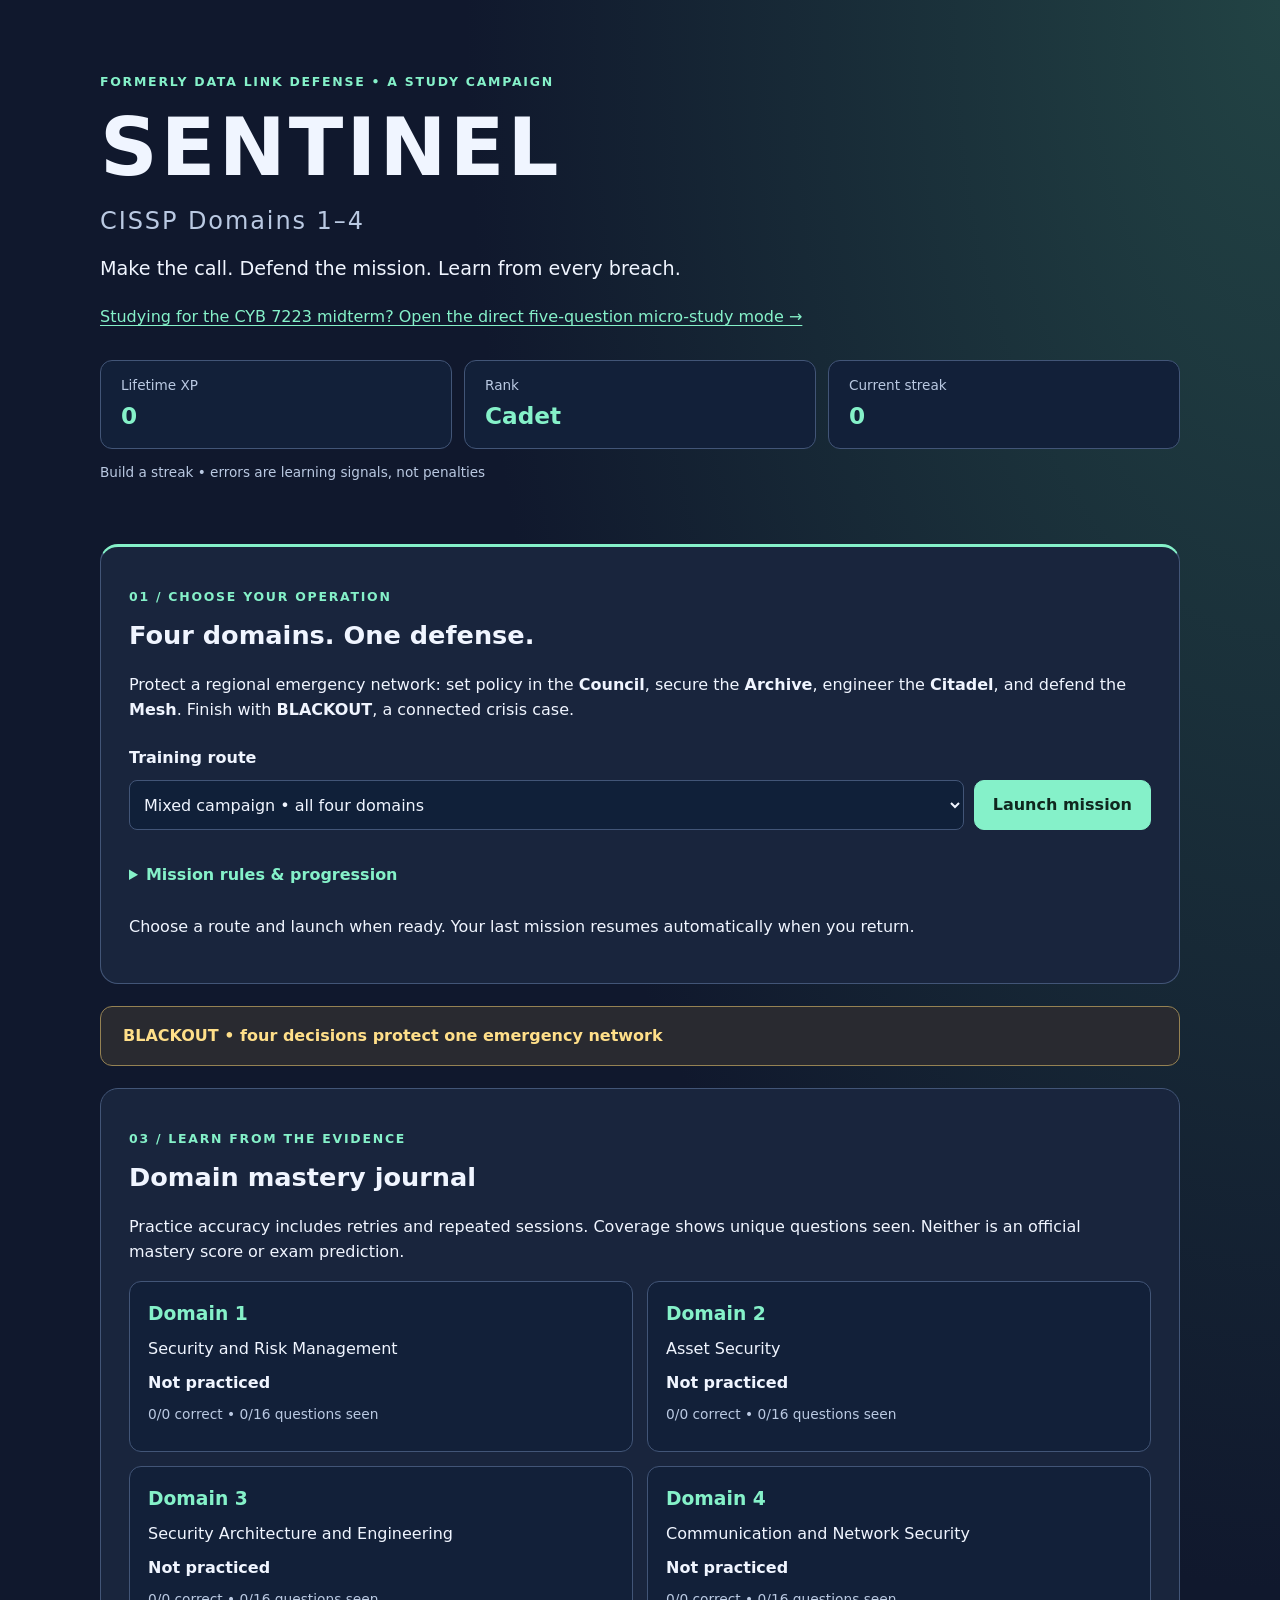
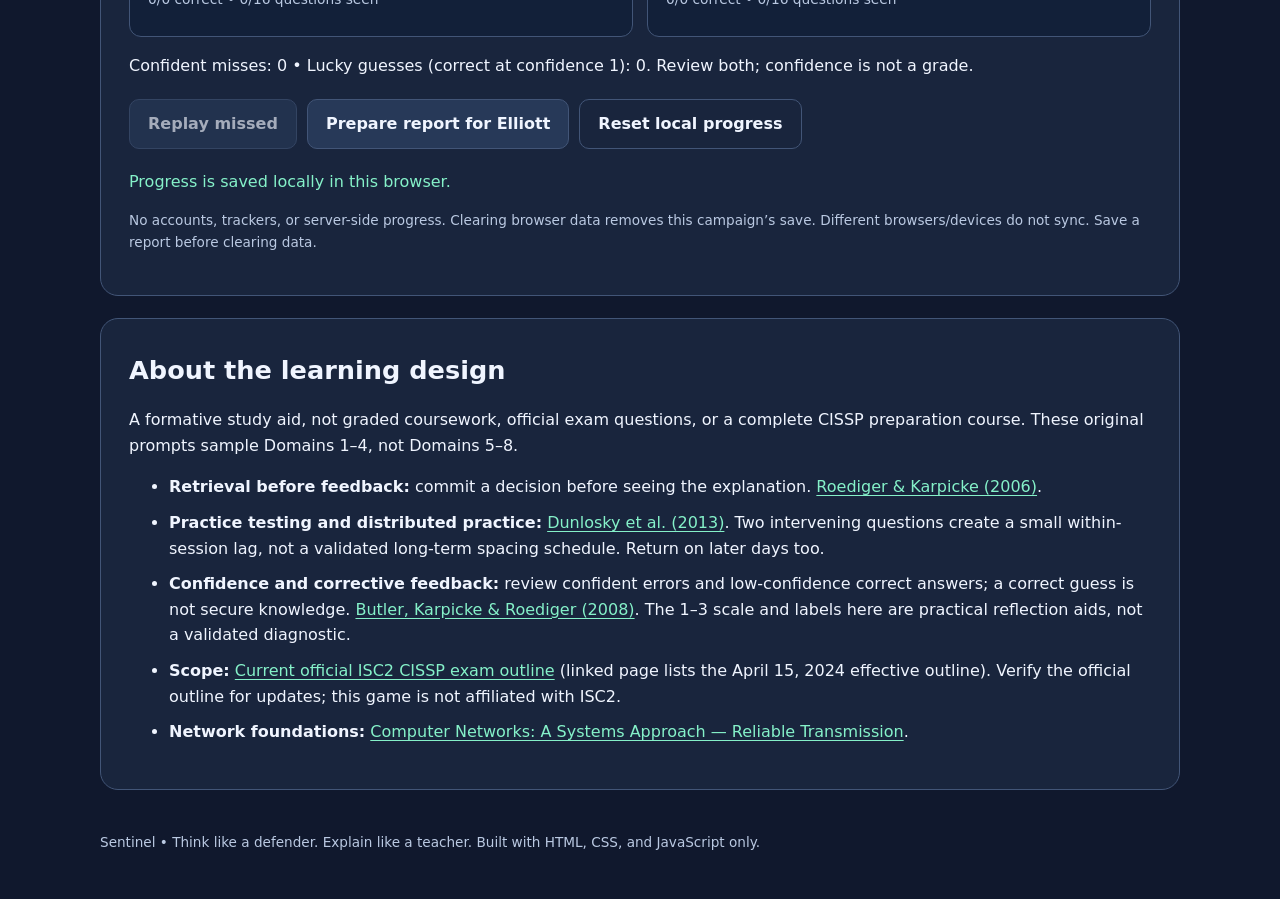
==== commit 69c4e201: "feat: add CYB 7223 midterm micro-study" ====
--- a/index.html
+++ b/index.html
@@ -6,9 +6,9 @@
   <meta name="description" content="Sentinel: a local-first CISSP Domains 1–4 study campaign with retrieval practice, confidence calibration, and a Blackout boss scenario.">
   <meta name="theme-color" content="#10182d">
   <title>Sentinel • CISSP Domains 1–4</title>
-  <link rel="stylesheet" href="styles.css">
-  <script src="questions.js" defer></script>
-  <script src="app.js" defer></script>
+  <link rel="stylesheet" href="styles.css?v=2.0.0">
+  <script src="questions.js?v=2.0.0" defer></script>
+  <script src="app.js?v=2.0.0" defer></script>
 </head>
 <body>
   <a class="skip-link" href="#main">Skip to campaign</a>
@@ -16,6 +16,7 @@
     <p class="eyebrow">Formerly Data Link Defense • A study campaign</p>
     <h1>SENTINEL<span>CISSP Domains 1–4</span></h1>
     <p class="tagline">Make the call. Defend the mission. Learn from every breach.</p>
+    <p><a href="netsec.html">Studying for the CYB 7223 midterm? Open the direct five-question micro-study mode →</a></p>
     <div class="hud" aria-label="Campaign progress">
       <div><span>Lifetime XP</span><strong id="xp">0</strong></div>
       <div><span>Rank</span><strong id="rank">Cadet</strong></div>
--- a/styles.css
+++ b/styles.css
@@ -4,7 +4,7 @@
 [hidden] { display:none !important; }
 a { color:var(--accent); text-underline-offset:3px; }
 button,input,select,textarea { font:inherit; }
-button,select,summary { min-height:44px; }
+button,select,summary,input:not([type="radio"]) { min-height:44px; }
 button { cursor:pointer; border:1px solid var(--line); border-radius:10px; padding:11px 18px; color:var(--ink); background:#273958; font-weight:650; transition:background .15s,transform .15s; }
 button:hover:not(:disabled) { background:#385171; transform:translateY(-1px); }
 button:disabled { opacity:.65; cursor:not-allowed; }
@@ -32,6 +32,7 @@
 .launch-controls { display:grid; grid-template-columns:1fr auto; gap:10px; margin:22px 0; }
 .launch-controls label { grid-column:1/-1; font-weight:650; }
 select { width:100%; min-width:0; border:1px solid var(--line); border-radius:8px; padding:10px; background:#102039; color:var(--ink); }
+input:not([type="radio"]) { width:100%; border:1px solid var(--line); border-radius:8px; padding:10px; background:#102039; color:var(--ink); }
 summary { cursor:pointer; padding-block:10px; color:var(--accent); font-weight:650; }
 li { margin-bottom:10px; }
 .arena { border-color:#74b5a7; box-shadow:0 12px 40px #04091755; }
